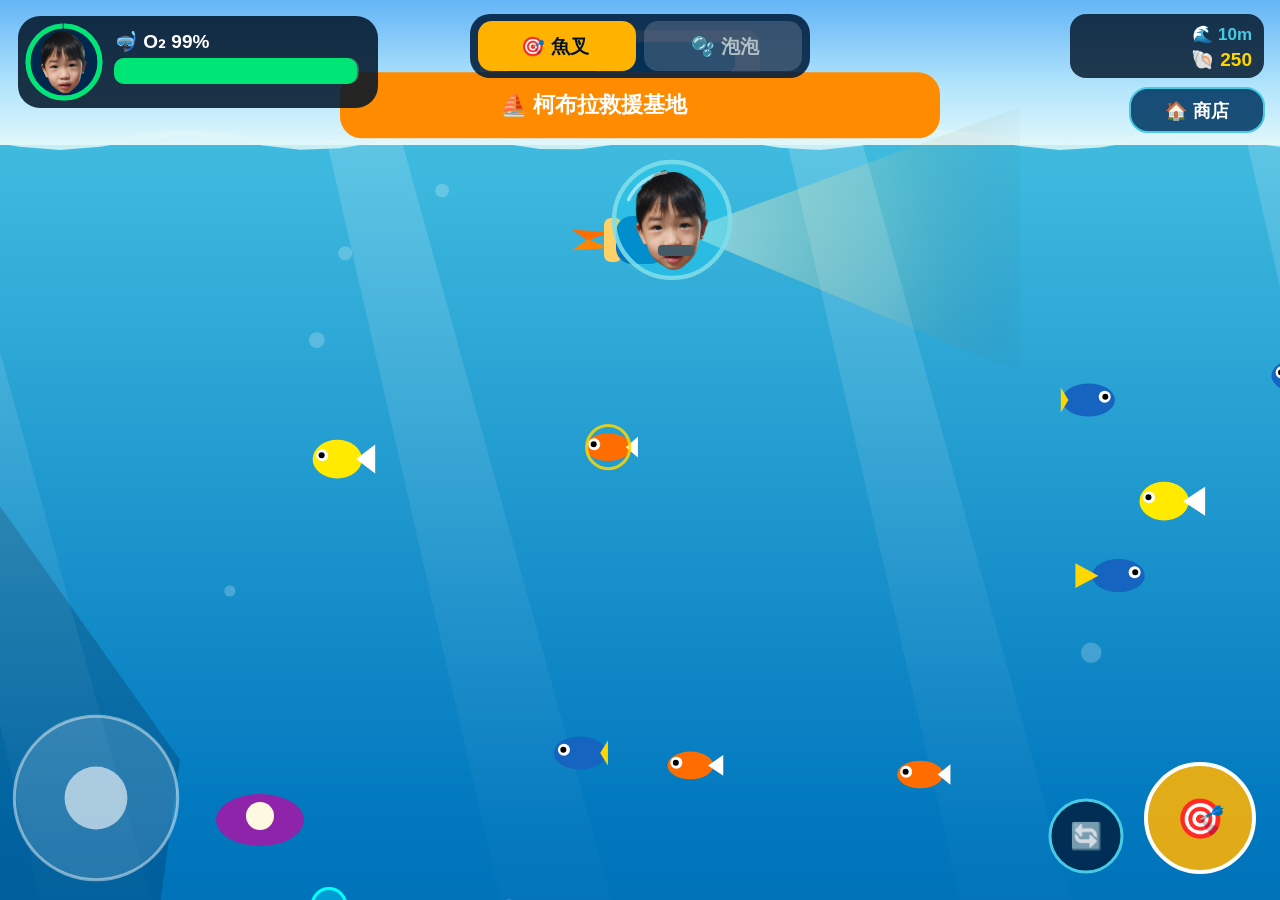
==== index.html @ c8c141c1 "deploy: 24f5b8f353dd9af603433614adcd70add53058ef" ====
<!DOCTYPE html>
<html lang="zh-Hant">
<head>
  <meta charset="UTF-8" />
  <meta name="viewport" content="width=device-width, initial-scale=1.0, maximum-scale=1.0, user-scalable=no" />
  <meta name="mobile-web-app-capable" content="yes" />
  <meta name="theme-color" content="#001529" />
  <title>🦈 小戴夫水下大冒險 - Kid Dive Game</title>
  <link rel="stylesheet" href="./style.css" />
</head>
<body>
  <!-- Top Navigation Bar (hidden during active Dive mode for full screen, shown in Shop/Theater/Aquarium) -->
  <nav id="top-nav-bar" class="hidden">
    <div class="nav-buttons">
      <button class="nav-btn active" data-mode="GAME">🤿 潛水冒險</button>
      <button class="nav-btn" data-mode="SHOP">🛒 裝備商店</button>
      <button class="nav-btn" data-mode="THEATER">🎵 海洋音樂廳</button>
      <button class="nav-btn" data-mode="AQUARIUM">🐠 快樂水族箱</button>
      <button id="btn-mute" class="nav-btn">🔊 音效</button>
      <button id="btn-reset" class="nav-btn danger">🔒 重設</button>
    </div>
    <div id="nav-coins" class="coins-pill">🐚 250</div>
  </nav>

  <!-- Main Content Stage -->
  <main id="stage">
    <canvas id="dive-canvas"></canvas>
    <div id="shop-view" class="panel-view hidden"></div>
    <div id="theater-view" class="panel-view hidden"></div>
    <canvas id="aquarium-canvas" class="hidden"></canvas>
  </main>

  <!-- Parental Math Gate Modal -->
  <div id="reset-modal" class="modal hidden">
    <div class="modal-card">
      <h2 id="reset-title">🔒 家長確認</h2>
      <div id="reset-options" class="math-options"></div>
      <button id="reset-cancel" class="cancel-btn">✅ 繼續冒險 / 取消</button>
    </div>
  </div>

  <script type="module" src="./js/main.js"></script>
</body>
</html>
---- style.css ----
:root {
  --bg-deep: #001529;
  --bg-nav: #002244;
  --accent: #00e5ff;
  --gold: #ffd700;
  --green: #00e676;
  --danger: #ff5252;
}

* {
  box-sizing: border-box;
  user-select: none;
  -webkit-user-select: none;
  -webkit-touch-callout: none;
}

html, body {
  margin: 0;
  padding: 0;
  width: 100%;
  height: 100%;
  overflow: hidden;
  background: var(--bg-deep);
  color: #fff;
  font-family: 'PingFang TC', 'Microsoft JhengHei', 'Noto Sans TC', sans-serif;
  touch-action: none;
}

body {
  display: flex;
  flex-direction: column;
}

.hidden {
  display: none !important;
}

/* Top Nav */
#top-nav-bar {
  display: flex;
  align-items: center;
  justify-content: space-between;
  flex-wrap: wrap;
  gap: 8px;
  padding: 10px 16px;
  background: var(--bg-nav);
  border-bottom: 2px solid rgba(72, 202, 228, 0.35);
  z-index: 20;
}

.nav-buttons {
  display: flex;
  flex-wrap: wrap;
  gap: 8px;
}

.nav-btn {
  border: 2px solid rgba(255, 255, 255, 0.2);
  background: rgba(0, 56, 101, 0.85);
  color: #fff;
  font-size: 1rem;
  font-weight: 800;
  padding: 8px 14px;
  border-radius: 999px;
  cursor: pointer;
  transition: transform 0.14s ease, border-color 0.14s ease;
}

.nav-btn:hover, .nav-btn:focus-visible, .nav-btn.active {
  border-color: var(--gold);
  background: #0277bd;
  transform: scale(1.04);
  outline: none;
}

.nav-btn.danger {
  color: #ffcdd2;
  background: rgba(183, 28, 28, 0.45);
}

.coins-pill {
  font-size: 1.25rem;
  font-weight: 900;
  color: var(--gold);
  background: rgba(0, 0, 0, 0.35);
  padding: 6px 16px;
  border-radius: 999px;
  border: 2px solid rgba(255, 215, 0, 0.4);
}

/* Main Stage */
#stage {
  position: relative;
  flex: 1;
  width: 100%;
  height: 100%;
  overflow: hidden;
}

#dive-canvas, #aquarium-canvas {
  width: 100%;
  height: 100%;
  display: block;
}

.panel-view {
  width: 100%;
  height: 100%;
  overflow-y: auto;
  -webkit-overflow-scrolling: touch;
  padding: 20px;
  display: flex;
  flex-direction: column;
  align-items: center;
  gap: 18px;
}

/* Shop */
.shop-header {
  width: 100%;
  max-width: 1120px;
  display: flex;
  align-items: center;
  justify-content: space-between;
  flex-wrap: wrap;
  gap: 12px;
}

.shop-coins {
  font-size: 1.7rem;
  font-weight: 900;
  color: var(--gold);
  background: rgba(0, 0, 0, 0.38);
  padding: 8px 22px;
  border-radius: 999px;
}

.trophy-bar {
  font-size: 1.25rem;
  font-weight: 800;
  color: #80d8ff;
}

.card-grid {
  width: 100%;
  max-width: 1120px;
  display: grid;
  grid-template-columns: repeat(auto-fit, minmax(210px, 1fr));
  gap: 16px;
}

.gear-card {
  background: linear-gradient(160deg, #00305a 0%, #001a33 100%);
  border: 3px solid rgba(72, 202, 228, 0.45);
  border-radius: 24px;
  padding: 20px 16px;
  display: flex;
  flex-direction: column;
  align-items: center;
  gap: 10px;
  cursor: pointer;
  transition: transform 0.16s ease, border-color 0.16s ease;
}

.gear-card:hover, .gear-card:focus-visible {
  transform: scale(1.04);
  border-color: var(--gold);
  outline: none;
}

.gear-icon {
  font-size: 3.8rem;
  line-height: 1;
}

.gear-title {
  font-size: 1.3rem;
  font-weight: 900;
}

.gear-stars {
  font-size: 1.15rem;
  color: var(--gold);
  letter-spacing: 2px;
}

.gear-challenge {
  font-size: 1rem;
  font-weight: 800;
  min-height: 24px;
}

.price-badge {
  font-size: 1.15rem;
  font-weight: 900;
  padding: 10px 22px;
  border-radius: 999px;
  background: linear-gradient(135deg, #00b8d4, #0288d1);
  color: #fff;
}

.price-badge.locked {
  background: rgba(55, 71, 79, 0.7);
  color: #b0bec5;
}

.price-badge.max {
  background: rgba(255, 215, 0, 0.25);
  color: var(--gold);
}

@keyframes pulseInvite {
  0%, 100% { transform: scale(1); }
  50% { transform: scale(1.09); }
}

.price-badge.pulse {
  animation: pulseInvite 1.1s infinite ease-in-out;
}

@keyframes shakeReject {
  0%, 100% { transform: translateX(0); }
  20% { transform: translateX(-14px); }
  40% { transform: translateX(14px); }
  60% { transform: translateX(-10px); }
  80% { transform: translateX(10px); }
}

.shake {
  animation: shakeReject 0.36s ease;
}

.dive-go-btn {
  margin-top: 6px;
  font-size: 1.6rem;
  font-weight: 900;
  padding: 14px 44px;
  border-radius: 999px;
  border: 4px solid #fff;
  background: linear-gradient(135deg, #00e676, #00b0ff);
  color: #001428;
  cursor: pointer;
  box-shadow: 0 8px 24px rgba(0, 229, 255, 0.35);
  transition: transform 0.14s ease;
}

.dive-go-btn:active {
  transform: scale(0.95);
}

/* Theater */
.theater-title {
  font-size: 1.7rem;
  font-weight: 900;
  color: #ffd166;
  margin: 0;
}

.song-card {
  background: linear-gradient(160deg, #00305a 0%, #001a33 100%);
  border: 3px solid rgba(72, 202, 228, 0.45);
  border-radius: 24px;
  padding: 18px;
  display: flex;
  flex-direction: column;
  align-items: center;
  gap: 10px;
  cursor: pointer;
  transition: transform 0.16s ease;
}

.song-card:hover {
  transform: scale(1.06);
  border-color: var(--gold);
}

.song-emoji {
  width: 88px;
  height: 88px;
  border-radius: 20px;
  display: flex;
  align-items: center;
  justify-content: center;
  font-size: 3rem;
}

.song-name {
  font-size: 1.05rem;
  font-weight: 800;
  color: #cfd8dc;
}

.song-badge {
  font-size: 1.35rem;
  padding: 6px 26px;
  border-radius: 999px;
  background: #0288d1;
}

.song-badge.playing {
  background: #00c853;
  animation: pulseInvite 1s infinite ease-in-out;
}

.theater-stage {
  width: 100%;
  max-width: 1120px;
  min-height: 190px;
  flex: 1;
  background: rgba(0, 40, 77, 0.6);
  border-radius: 24px;
  padding: 14px;
  display: flex;
  flex-direction: column;
  align-items: center;
}

.now-playing {
  font-size: 1.5rem;
  font-weight: 900;
  color: #48cae4;
}

#stage-canvas {
  width: 100%;
  flex: 1;
  min-height: 130px;
}

/* Parental Modal */
.modal {
  position: fixed;
  inset: 0;
  background: rgba(0, 10, 20, 0.78);
  display: flex;
  align-items: center;
  justify-content: center;
  z-index: 50;
  padding: 20px;
}

.modal-card {
  background: #00284d;
  border: 3px solid var(--accent);
  border-radius: 24px;
  padding: 24px 28px;
  text-align: center;
  max-width: 420px;
  width: 100%;
}

.math-options {
  display: flex;
  justify-content: center;
  gap: 14px;
  margin: 18px 0;
}

.math-btn {
  font-size: 1.5rem;
  font-weight: 900;
  padding: 12px 24px;
  border-radius: 16px;
  border: 2px solid #fff;
  background: #0277bd;
  color: #fff;
  cursor: pointer;
}

.cancel-btn {
  font-size: 1.15rem;
  font-weight: 800;
  padding: 10px 24px;
  border-radius: 999px;
  border: none;
  background: #00c853;
  color: #001428;
  cursor: pointer;
}

@media (max-width: 600px) {
  .panel-view {
    padding: 12px;
  }
  .card-grid {
    grid-template-columns: repeat(2, 1fr);
    gap: 10px;
  }
  .gear-icon {
    font-size: 2.8rem;
  }
}
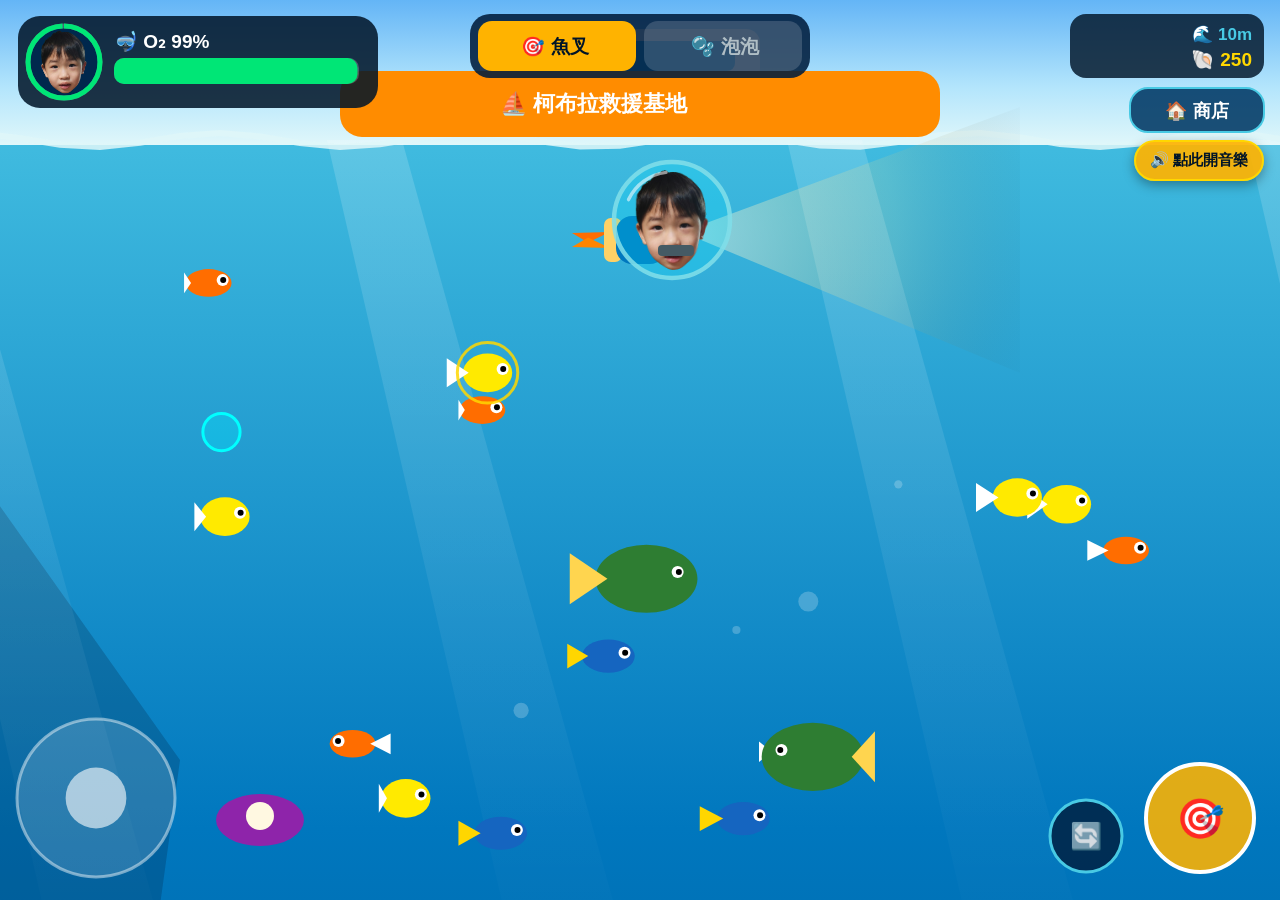
==== commit 6f0b6493: "deploy: 6eedd8c2325ea31cb0b2ea211adef3a917a7ac6d" ====
--- a/index.html
+++ b/index.html
@@ -25,6 +25,7 @@
   <!-- Main Content Stage -->
   <main id="stage">
     <canvas id="dive-canvas"></canvas>
+    <button id="dive-audio-btn" class="dive-audio-btn" title="音樂開關">🔊 開啟音樂</button>
     <div id="shop-view" class="panel-view hidden"></div>
     <div id="theater-view" class="panel-view hidden"></div>
     <canvas id="aquarium-canvas" class="hidden"></canvas>
--- a/style.css
+++ b/style.css
@@ -101,6 +101,29 @@
   width: 100%;
   height: 100%;
   display: block;
+}
+
+.dive-audio-btn {
+  position: absolute;
+  top: 140px;
+  right: 16px;
+  z-index: 15;
+  border: 2px solid #48cae4;
+  background: rgba(0, 40, 77, 0.9);
+  color: #fff;
+  font-size: 0.95rem;
+  font-weight: 800;
+  padding: 8px 14px;
+  border-radius: 999px;
+  cursor: pointer;
+  box-shadow: 0 4px 12px rgba(0, 0, 0, 0.35);
+}
+
+.dive-audio-btn.waiting {
+  border-color: var(--gold);
+  background: rgba(255, 179, 0, 0.92);
+  color: #001428;
+  animation: pulseInvite 1.1s infinite ease-in-out;
 }
 
 .panel-view {
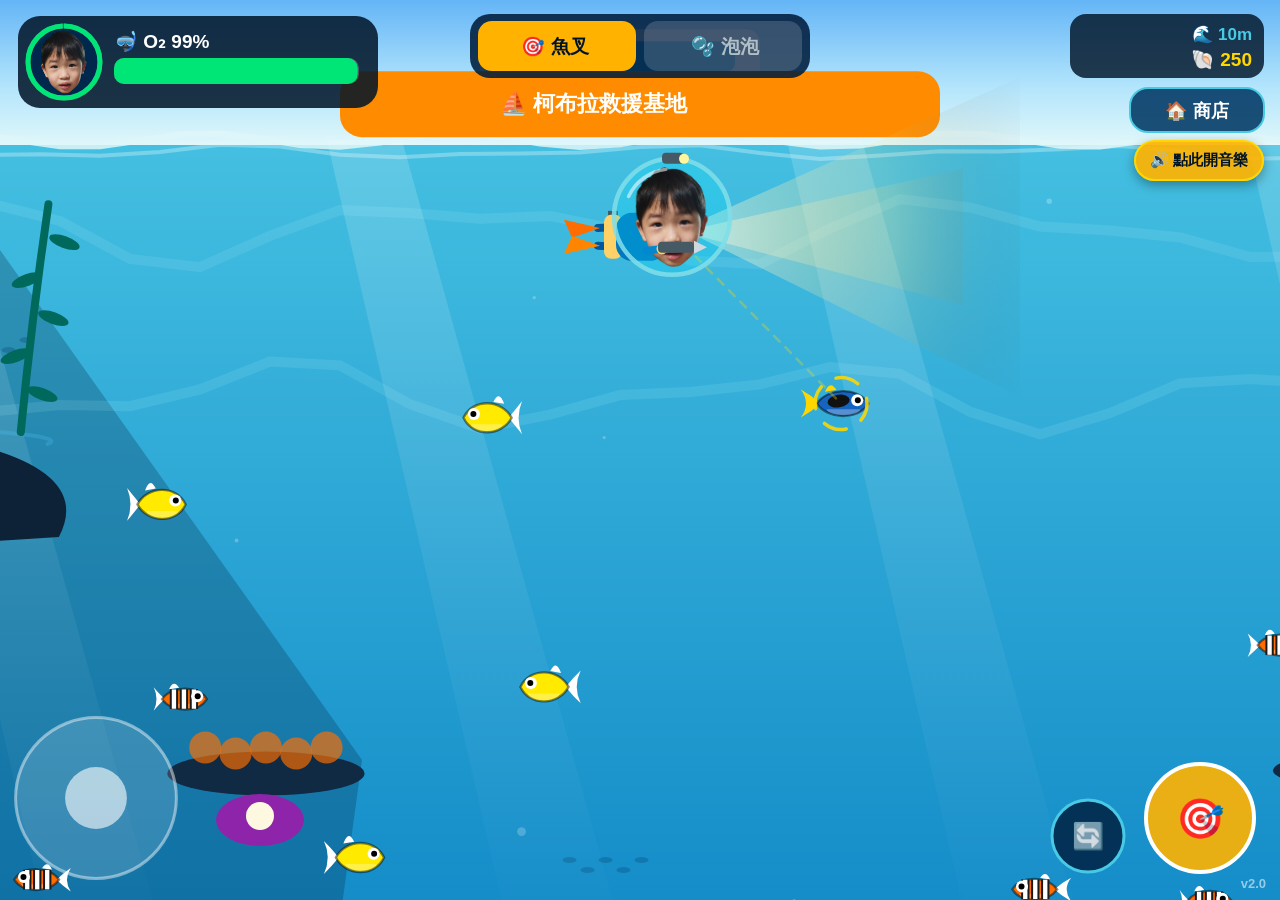
==== commit dddf5d43: "deploy: 287f6276521e84cab37f419eab34f36178bf1097" ====
--- a/index.html
+++ b/index.html
@@ -2,7 +2,7 @@
 <html lang="zh-Hant">
 <head>
   <meta charset="UTF-8" />
-  <meta name="viewport" content="width=device-width, initial-scale=1.0, maximum-scale=1.0, user-scalable=no" />
+  <meta name="viewport" content="width=device-width, initial-scale=1.0, maximum-scale=1.0, user-scalable=no, viewport-fit=cover" />
   <meta name="mobile-web-app-capable" content="yes" />
   <meta name="theme-color" content="#001529" />
   <title>🦈 小戴夫水下大冒險 - Kid Dive Game</title>
